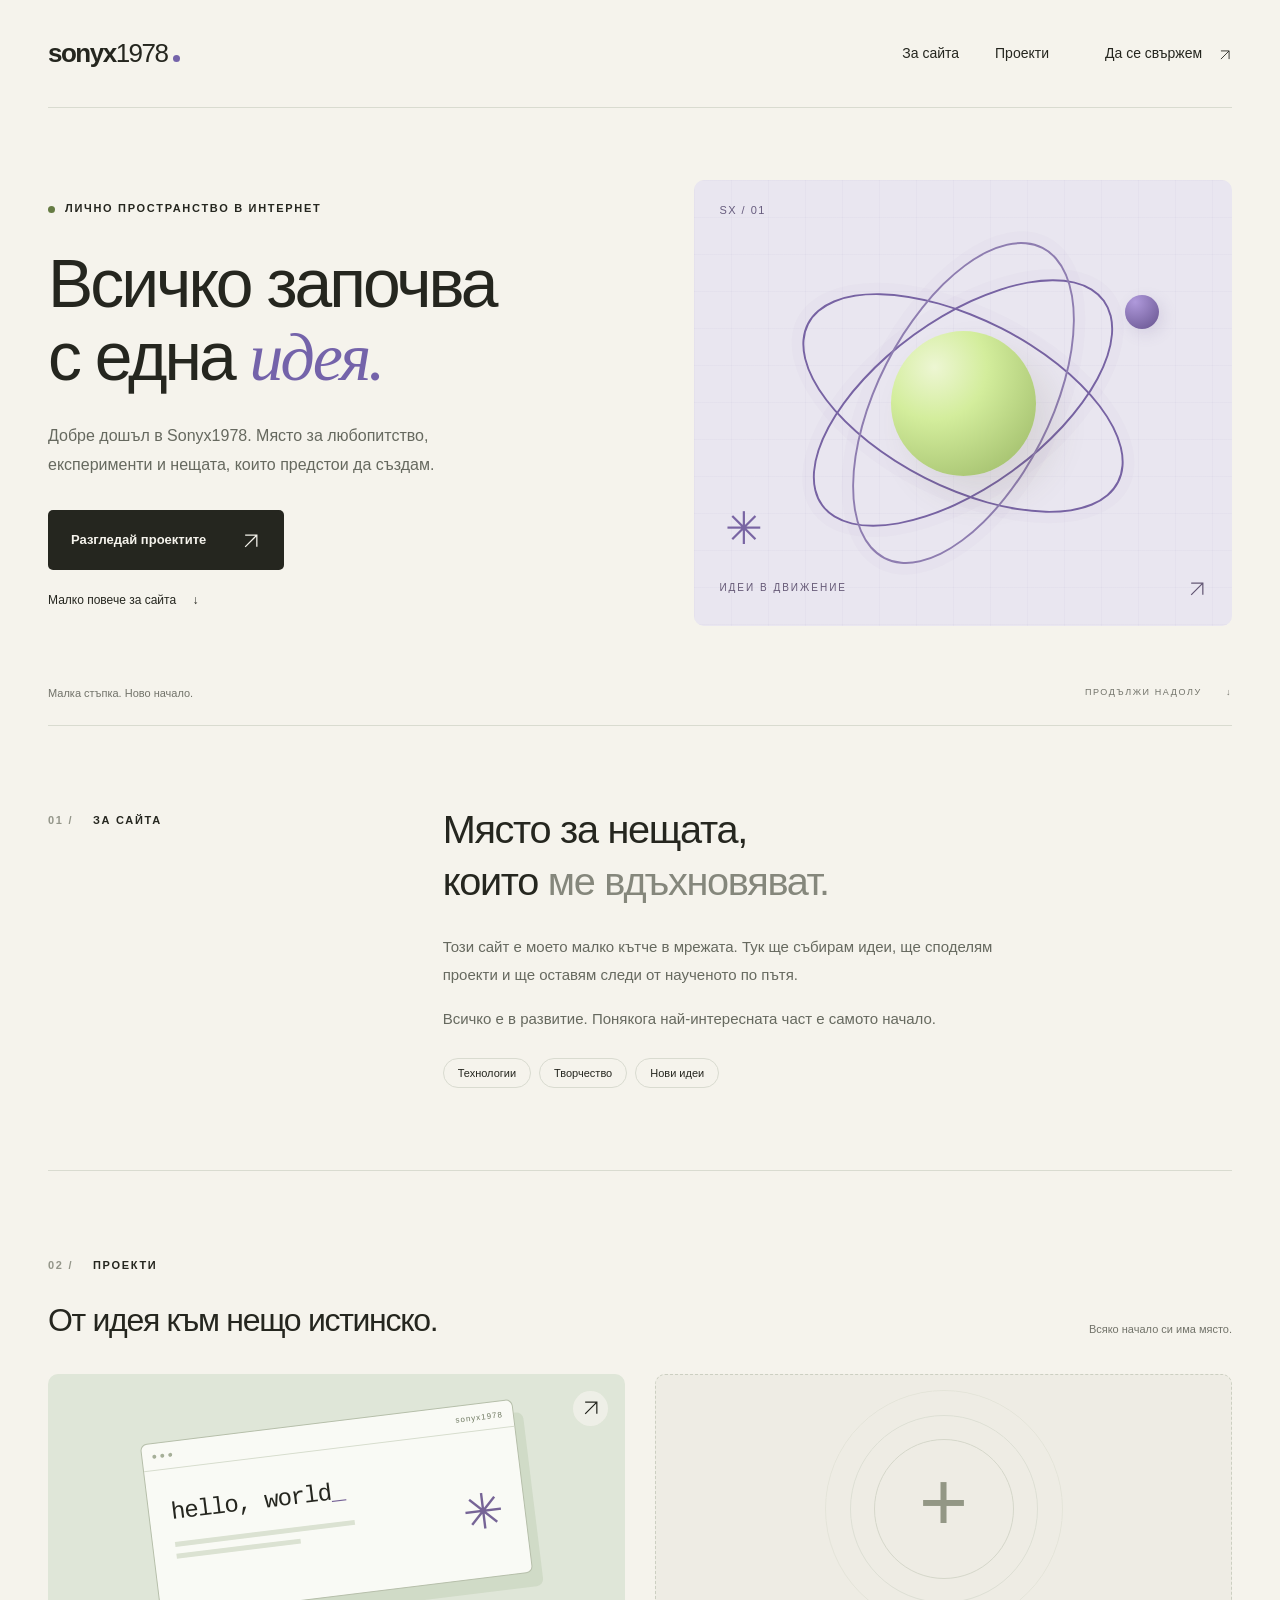
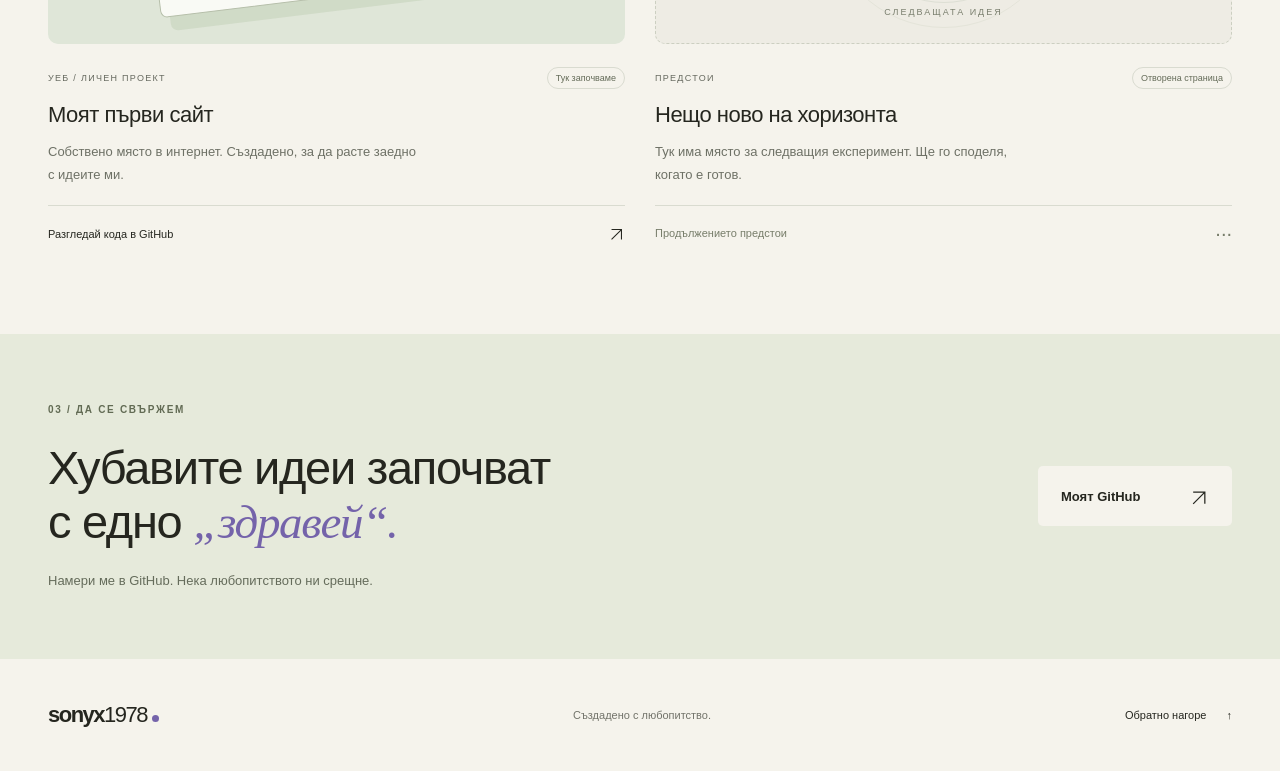
==== index.html @ c4d45ec0 "Create Bulgarian Sonyx1978 personal website" ====
<!doctype html>
<html lang="bg">
  <head>
    <meta charset="UTF-8">
    <meta name="viewport" content="width=device-width, initial-scale=1">
    <meta name="description" content="Sonyx1978 — лично пространство за идеи, любопитство и нови проекти.">
    <meta name="theme-color" content="#f5f3ec">
    <title>Sonyx1978 — идеи в развитие</title>
    <link rel="icon" href="./favicon.svg" type="image/svg+xml">
    <link rel="stylesheet" href="./styles.css">
    <script src="./script.js" defer></script>
  </head>
  <body>
    <a class="skip-link" href="#main">Към съдържанието</a>
    <header class="site-header wrap">
      <a class="wordmark" href="#home" aria-label="Sonyx1978 — начало">sonyx<span>1978</span><span class="brand-dot" aria-hidden="true"></span></a>
      <button class="menu-toggle" type="button" aria-expanded="false" aria-controls="navigation" hidden>Меню <span aria-hidden="true">+</span></button>
      <nav id="navigation" aria-label="Основна навигация">
        <a href="#about">За сайта</a>
        <a href="#projects">Проекти</a>
        <a class="nav-contact" href="#contact">Да се свържем <span aria-hidden="true"><svg class="arrow-icon" aria-hidden="true" viewBox="0 0 24 24"><path d="M5 19 19 5M5 5h14v14"/></svg></span></a>
      </nav>
    </header>

    <main id="main">
      <section class="hero wrap" id="home" aria-labelledby="hero-title">
        <div class="hero-copy">
          <p class="eyebrow"><span class="status-dot" aria-hidden="true"></span> ЛИЧНО ПРОСТРАНСТВО В ИНТЕРНЕТ</p>
          <h1 id="hero-title">Всичко започва<br>с една <em>идея.</em></h1>
          <p class="hero-description">Добре дошъл в Sonyx1978. Място за любопитство, експерименти и нещата, които предстои да създам.</p>
          <a class="button button-dark" href="#projects">Разгледай проектите <span aria-hidden="true"><svg class="arrow-icon" aria-hidden="true" viewBox="0 0 24 24"><path d="M5 19 19 5M5 5h14v14"/></svg></span></a>
          <a class="text-link hero-link" href="#about">Малко повече за сайта <span aria-hidden="true">↓</span></a>
        </div>

        <div class="hero-art" role="img" aria-label="Абстрактна лилава орбита около зелено ядро — символ на идея в развитие">
          <div class="art-grid"></div>
          <span class="art-coordinate">SX / 01</span>
          <div class="orbit orbit-one"></div>
          <div class="orbit orbit-two"></div>
          <div class="orbit orbit-three"></div>
          <div class="orbit-core"></div>
          <div class="orbit-satellite"></div>
          <span class="art-spark">✳</span>
          <div class="art-caption"><span>ИДЕИ В ДВИЖЕНИЕ</span><span><svg class="arrow-icon" aria-hidden="true" viewBox="0 0 24 24"><path d="M5 19 19 5M5 5h14v14"/></svg></span></div>
        </div>
        <div class="hero-bottom"><span>Малка стъпка. Ново начало.</span><a href="#about">ПРОДЪЛЖИ НАДОЛУ <span aria-hidden="true">↓</span></a></div>
      </section>

      <section class="about wrap section" id="about" aria-labelledby="about-title">
        <div class="section-label"><span class="section-number">01 /</span> ЗА САЙТА</div>
        <div class="about-content">
          <h2 id="about-title">Място за нещата,<br>които <span class="muted">ме вдъхновяват.</span></h2>
          <p>Този сайт е моето малко кътче в мрежата. Тук ще събирам идеи, ще споделям проекти и ще оставям следи от наученото по пътя.</p>
          <p>Всичко е в развитие. Понякога най-интересната част е самото начало.</p>
          <div class="tags" aria-label="Теми"><span>Технологии</span><span>Творчество</span><span>Нови идеи</span></div>
        </div>
      </section>

      <section class="projects wrap section" id="projects" aria-labelledby="projects-title">
        <div class="section-heading"><div><div class="section-label"><span class="section-number">02 /</span> ПРОЕКТИ</div><h2 id="projects-title">От идея към нещо истинско.</h2></div><span class="small-note">Всяко начало си има място.</span></div>
        <div class="project-grid">
          <a class="project-card project-live" href="https://github.com/sonyx1978/sonyx1978" target="_blank" rel="noopener noreferrer" aria-label="Този сайт — разгледай кода в GitHub (нов раздел)">
            <div class="project-visual"><div class="mini-window"><div class="mini-toolbar"><i></i><i></i><i></i><span>sonyx1978</span></div><div class="mini-content"><span>hello, world<span class="cursor">_</span></span><div class="mini-line"></div><div class="mini-line short"></div><span class="mini-star">✳</span></div></div><span class="project-open" aria-hidden="true"><svg class="arrow-icon" aria-hidden="true" viewBox="0 0 24 24"><path d="M5 19 19 5M5 5h14v14"/></svg></span></div>
            <div class="project-meta"><span class="project-category">УЕБ / ЛИЧЕН ПРОЕКТ</span><span class="project-status">Тук започваме</span></div>
            <h3>Моят първи сайт</h3><p>Собствено място в интернет. Създадено, за да расте заедно с идеите ми.</p>
            <span class="project-link">Разгледай кода в GitHub <span aria-hidden="true"><svg class="arrow-icon" aria-hidden="true" viewBox="0 0 24 24"><path d="M5 19 19 5M5 5h14v14"/></svg></span></span>
          </a>
          <article class="project-card project-next"><div class="next-visual" aria-hidden="true"><span class="next-cross">+</span><span class="next-orbit"></span><span class="next-label">СЛЕДВАЩАТА ИДЕЯ</span></div><div class="project-meta"><span class="project-category">ПРЕДСТОИ</span><span class="project-status">Отворена страница</span></div><h3>Нещо ново на хоризонта</h3><p>Тук има място за следващия експеримент. Ще го споделя, когато е готов.</p><span class="coming-soon">Продължението предстои <span aria-hidden="true">···</span></span></article>
        </div>
      </section>

      <section class="contact-section" id="contact" aria-labelledby="contact-title"><div class="wrap contact-inner"><div><p class="eyebrow">03 / ДА СЕ СВЪРЖЕМ</p><h2 id="contact-title">Хубавите идеи започват<br>с едно <em>„здравей“.</em></h2><p>Намери ме в GitHub. Нека любопитството ни срещне.</p></div><a class="button button-light" href="https://github.com/sonyx1978" target="_blank" rel="noopener noreferrer">Моят GitHub <span aria-hidden="true"><svg class="arrow-icon" aria-hidden="true" viewBox="0 0 24 24"><path d="M5 19 19 5M5 5h14v14"/></svg></span><span class="sr-only"> (нов раздел)</span></a></div></section>
    </main>

    <footer class="site-footer wrap"><a class="wordmark" href="#home">sonyx<span>1978</span><span class="brand-dot" aria-hidden="true"></span></a><span>Създадено с любопитство.</span><a class="text-link" href="#home">Обратно нагоре <span aria-hidden="true">↑</span></a></footer>
  </body>
</html>
---- styles.css ----
:root {
  --paper:#f5f3ec;
  --ink:#25261f;
  --muted:#72736a;
  --line:#d9dbd0;
  --purple:#7463aa;
  --green:#d3ed9c;
  --radius:10px;
  font-family:Arial,Helvetica,sans-serif;
  color:var(--ink);
  background:var(--paper);
  font-synthesis:none;
  scroll-behavior:smooth;
  scroll-padding-top:28px
}
* {
  box-sizing:border-box
}
body {
  margin:0
}
a {
  color:inherit;
  text-decoration:none
}
button {
  font:inherit
}
a,button {
  -webkit-tap-highlight-color:transparent
}
a:focus-visible,button:focus-visible {
  outline:3px solid #675093;
  outline-offset:6px
}
::selection {
  background:var(--green);
  color:var(--ink)
}
.wrap {
  max-width:1232px;
  width:calc(100% - 96px);
  margin-inline:auto
}
.site-header {
  min-height:108px;
  display:flex;
  align-items:center;
  justify-content:space-between;
  border-bottom:1px solid var(--line);
  gap:24px
}
.wordmark {
  display:inline-flex;
  align-items:baseline;
  font-size:26px;
  font-weight:800;
  letter-spacing:-1.5px
}
.wordmark>span:first-child {
  font-weight:400
}
.brand-dot {
  display:inline-block;
  width:7px;
  height:7px;
  background:var(--purple);
  border-radius:50%;
  margin-left:5px
}
.site-header nav {
  display:flex;
  align-items:center;
  gap:36px;
  font-size:14px
}
.site-header nav>a {
  padding:10px 0
}
.site-header nav>a:hover,.text-link:hover {
  color:#675093
}
.nav-contact {
  margin-left:20px
}
.nav-contact span {
  margin-left:12px
}
.menu-toggle {
  display:none;
  border:0;
  background:transparent;
  padding:10px 0;
  cursor:pointer
}
.hero {
  padding-top:72px;
  display:grid;
  grid-template-columns:1.1fr 1fr;
  column-gap:55px;
  align-items:center
}
.eyebrow,.section-label {
  font-size:11px;
  letter-spacing:1.7px;
  font-weight:600;
  line-height:1.8
}
.eyebrow {
  display:flex;
  align-items:center;
  gap:10px;
  margin:0 0 28px
}
.status-dot {
  width:7px;
  height:7px;
  background:#657b43;
  border-radius:50%
}
h1 {
  font-size:clamp(46px,5.3vw,75px);
  line-height:1.08;
  letter-spacing:-3px;
  font-weight:500;
  margin:0 0 26px
}
em {
  font-family:Georgia,'Times New Roman',serif;
  font-weight:400;
  color:var(--purple)
}
.hero-description {
  color:#66695f;
  font-size:16px;
  line-height:1.85;
  max-width:410px;
  margin:0 0 30px
}
.button {
  display:inline-flex;
  align-items:center;
  justify-content:space-between;
  gap:35px;
  padding:18px 23px;
  border-radius:5px;
  font-size:13px;
  font-weight:600;
  transition:background .2s,transform .2s
}
.button:hover {
  transform:translateY(-3px)
}
.button-dark {
  background:var(--ink);
  color:var(--paper)
}
.button-dark:hover {
  background:#454238
}
.button span[aria-hidden] {
  font-size:21px;
  font-weight:400
}
.text-link {
  font-size:12px
}
.hero-link {
  display:block;
  width:fit-content;
  margin-top:23px
}
.hero-link span {
  margin-left:13px
}
.hero-art {
  position:relative;
  isolation:isolate;
  height:446px;
  background:#e9e6f0;
  border-radius:var(--radius);
  overflow:hidden;
  display:grid;
  place-items:center
}
.art-grid {
  position:absolute;
  inset:0;
  background-image:linear-gradient(#796a9a0a 1px,transparent 1px),linear-gradient(90deg,#796a9a0a 1px,transparent 1px);
  background-size:37px 37px
}
.art-coordinate {
  position:absolute;
  left:25px;
  top:24px;
  font-size:11px;
  letter-spacing:1.5px;
  color:#675c7e
}
.orbit {
  position:absolute;
  border:2px solid #7763a3;
  border-radius:50%;
  width:350px;
  height:170px;
  transform:rotate(-36deg);
  box-shadow:0 0 0 11px #7463aa08
}
.orbit-two {
  transform:rotate(27deg)
}
.orbit-three {
  width:175px;
  height:350px;
  transform:rotate(27deg);
  border-color:#8e7db0
}
.orbit-core {
  width:145px;
  height:145px;
  border-radius:50%;
  background:radial-gradient(circle at 30% 25%,#edf6d3 0,#d3ed9c 35%,#97b462 100%);
  box-shadow:18px 20px 36px #62573c1f;
  z-index:1
}
.orbit-satellite {
  position:absolute;
  top:115px;
  right:73px;
  width:34px;
  height:34px;
  border-radius:50%;
  background:radial-gradient(circle at 30% 20%,#af99db,#65528d);
  box-shadow:4px 5px 15px #67509325;
  z-index:2
}
.art-spark {
  position:absolute;
  left:31px;
  bottom:71px;
  font-size:45px;
  color:#7965a3
}
.art-caption {
  position:absolute;
  bottom:23px;
  left:25px;
  right:25px;
  display:flex;
  align-items:center;
  justify-content:space-between;
  font-size:10px;
  letter-spacing:2px;
  color:#655976
}
.art-caption span:last-child {
  font-size:26px
}
.hero-bottom {
  grid-column:1/-1;
  display:flex;
  justify-content:space-between;
  padding:36px 0 26px;
  border-bottom:1px solid var(--line);
  margin-top:25px;
  color:var(--muted);
  font-size:11px
}
.hero-bottom a {
  font-size:9px;
  letter-spacing:1.6px
}
.hero-bottom a span {
  margin-left:20px
}
.section {
  padding-top:85px;
  padding-bottom:82px
}
.section-number {
  color:#94968a;
  margin-right:15px
}
.about {
  display:grid;
  grid-template-columns:1fr 2fr;
  border-bottom:1px solid var(--line)
}
h2 {
  font-size:clamp(28px,3.1vw,41px);
  line-height:1.3;
  font-weight:500;
  letter-spacing:-1.3px;
  margin:0 0 26px
}
.about h2 {
  margin-top:-7px
}
.muted {
  color:#85877c
}
.about p {
  font-size:15px;
  color:#66695f;
  max-width:560px;
  line-height:1.85;
  margin:0 0 16px
}
.tags {
  display:flex;
  flex-wrap:wrap;
  gap:8px;
  margin-top:26px
}
.tags span {
  border:1px solid var(--line);
  border-radius:30px;
  font-size:11px;
  padding:8px 14px
}
.section-heading {
  display:flex;
  align-items:flex-end;
  justify-content:space-between;
  gap:25px;
  margin-bottom:32px
}
.section-heading .section-label {
  margin-bottom:24px
}
.section-heading h2 {
  margin-bottom:0;
  font-size:32px
}
.small-note {
  font-size:11px;
  color:var(--muted);
  padding-bottom:7px
}
.project-grid {
  display:grid;
  grid-template-columns:1fr 1fr;
  gap:30px
}
.project-visual,.next-visual {
  height:270px;
  border-radius:var(--radius);
  position:relative;
  display:grid;
  place-items:center;
  overflow:hidden
}
.project-visual {
  background:#dfe6d8
}
.mini-window {
  width:65%;
  height:175px;
  background:#f9faf5;
  transform:rotate(-7deg);
  border:1px solid #b6bfaa;
  border-radius:7px;
  box-shadow:9px 14px 0 #b7c6ab60;
  transition:transform .3s
}
.project-live:hover .mini-window {
  transform:rotate(-2deg) translateY(-4px)
}
.mini-toolbar {
  display:flex;
  align-items:center;
  height:27px;
  padding:0 10px;
  border-bottom:1px solid #d7ddce;
  gap:4px
}
.mini-toolbar i {
  width:4px;
  height:4px;
  border-radius:50%;
  background:#a5af98
}
.mini-toolbar>span {
  font-size:8px;
  color:#6f7961;
  margin-left:auto;
  letter-spacing:1px
}
.mini-content {
  padding:30px 22px;
  position:relative
}
.mini-content>span:first-child {
  font-family:monospace;
  font-size:clamp(17px,2vw,24px);
  letter-spacing:-1px
}
.cursor {
  color:#756196
}
.mini-line {
  background:#dbe2d2;
  height:5px;
  width:55%;
  margin-top:16px
}
.mini-line.short {
  width:38%;
  margin-top:7px
}
.mini-star {
  position:absolute;
  right:21px;
  bottom:11px;
  font-size:49px;
  color:#766496
}
.project-open {
  position:absolute;
  right:17px;
  top:17px;
  background:#f5f3ecbd;
  border-radius:50%;
  width:35px;
  height:35px;
  display:grid;
  place-items:center;
  font-size:21px
}
.project-meta {
  display:flex;
  justify-content:space-between;
  align-items:center;
  margin:23px 0 13px;
  gap:10px
}
.project-category {
  font-size:9px;
  letter-spacing:1.3px;
  color:#66695f
}
.project-status {
  font-size:9px;
  border:1px solid var(--line);
  padding:5px 8px;
  border-radius:20px;
  color:#646b58
}
h3 {
  font-size:22px;
  font-weight:500;
  letter-spacing:-.5px;
  margin:0 0 12px
}
.project-card>p {
  font-size:13px;
  line-height:1.8;
  color:#6e7166;
  max-width:370px;
  margin:0 0 18px
}
.project-link,.coming-soon {
  display:flex;
  justify-content:space-between;
  align-items:center;
  border-top:1px solid var(--line);
  padding-top:17px;
  font-size:11px
}
.project-link>span {
  font-size:19px
}
.next-visual {
  background:#eeece4;
  border:1px dashed #cccfc1
}
.next-cross {
  font-size:84px;
  color:#939785;
  font-weight:200;
  z-index:1;
  line-height:1;
  transform:translateY(-8px)
}
.next-orbit {
  position:absolute;
  width:140px;
  height:140px;
  border-radius:50%;
  border:1px solid #d5d7ca
}
.next-orbit:before,.next-orbit:after {
  content:'';
  position:absolute;
  inset:-25px;
  border:1px solid #dddfd4;
  border-radius:50%
}
.next-orbit:after {
  inset:-50px;
  border-color:#e4e4d9
}
.next-label {
  position:absolute;
  bottom:26px;
  font-size:9px;
  letter-spacing:2px;
  color:#7a7f6e
}
.coming-soon {
  color:#777d6a
}
.coming-soon span {
  font-size:20px;
  line-height:1
}
.contact-section {
  background:#e6eadb;
  margin-top:7px
}
.contact-inner {
  padding-block:67px;
  display:flex;
  align-items:center;
  justify-content:space-between;
  gap:30px
}
.contact-inner .eyebrow {
  font-size:10px;
  margin-bottom:22px;
  color:#626b54
}
.contact-inner h2 {
  font-size:clamp(31px,3.7vw,47px);
  margin-bottom:20px;
  line-height:1.15
}
.contact-inner p:last-child {
  font-size:13px;
  color:#656c5b;
  line-height:1.8;
  margin:0
}
.button-light {
  background:var(--paper);
  white-space:nowrap;
  min-width:194px
}
.button-light:hover {
  background:#fff
}
.site-footer {
  min-height:112px;
  display:flex;
  align-items:center;
  justify-content:space-between;
  gap:20px
}
.site-footer .wordmark {
  font-size:22px
}
.site-footer>span {
  font-size:11px;
  color:var(--muted)
}
.site-footer .text-link {
  font-size:11px
}
.site-footer .text-link span {
  margin-left:17px
}
.skip-link {
  position:fixed;
  top:10px;
  left:10px;
  background:var(--ink);
  color:white;
  padding:14px;
  z-index:20;
  transform:translateY(-160%)
}
.skip-link:focus {
  transform:translateY(0)
}
.sr-only {
  position:absolute;
  width:1px;
  height:1px;
  padding:0;
  margin:-1px;
  overflow:hidden;
  clip:rect(0,0,0,0);
  white-space:nowrap;
  border:0
}
@media(min-width:1450px) {
  .hero {
    padding-top:85px
  }
  .hero-art {
    height:480px
  }
}
@media(max-width:1000px) {
  .wrap {
    width:calc(100% - 56px)
  }
  .hero {
    gap:30px;
    padding-top:50px
  }
  .hero-art {
    height:390px
  }
  .orbit {
    width:290px;
    height:145px
  }
  .orbit-three {
    width:145px;
    height:290px
  }
  .orbit-core {
    width:120px;
    height:120px
  }
  .orbit-satellite {
    right:44px;
    top:101px
  }
  h1 {
    letter-spacing:-2px
  }
  .hero-description {
    font-size:14px
  }
  .about {
    grid-template-columns:1fr 2fr;
    gap:25px
  }
  .section-heading h2 {
    font-size:28px
  }
  .small-note {
    display:none
  }
  .mini-window {
    width:77%
  }
  .project-visual,.next-visual {
    height:240px
  }
  .project-meta {
    align-items:flex-start
  }
  .project-status {
    font-size:8px;
    white-space:nowrap
  }
  .site-header nav {
    gap:23px
  }
  .nav-contact {
    margin-left:0
  }
}
@media(max-width:700px) {
  :root {
    scroll-padding-top:18px
  }
  .wrap {
    width:calc(100% - 40px)
  }
  .site-header {
    min-height:82px;
    flex-wrap:wrap;
    gap:0;
    position:relative
  }
  .wordmark {
    font-size:24px
  }
  .menu-toggle:not([hidden]) {
    display:flex;
    align-items:center;
    gap:15px;
    font-size:13px
  }
  .menu-toggle span {
    font-size:23px
  }
  .site-header nav {
    width:100%;
    justify-content:space-between;
    font-size:12px;
    gap:15px;
    padding-bottom:14px
  }
  .site-header nav[hidden] {
    display:none
  }
  .hero {
    display:flex;
    flex-direction:column;
    align-items:stretch;
    gap:0;
    padding-top:43px
  }
  .eyebrow {
    font-size:9px;
    letter-spacing:1.1px;
    margin-bottom:23px
  }
  h1 {
    font-size:clamp(43px,9.4vw,64px);
    line-height:1.1;
    letter-spacing:-1.9px;
    margin-bottom:24px
  }
  .hero-description {
    font-size:15px;
    max-width:450px;
    margin-bottom:27px
  }
  .hero-copy .button {
    font-size:12px;
    padding:16px 20px;
    gap:38px
  }
  .hero-link {
    margin-top:22px
  }
  .hero-art {
    height:350px;
    margin-top:37px
  }
  .orbit {
    width:285px;
    height:140px
  }
  .orbit-three {
    width:140px;
    height:285px
  }
  .orbit-satellite {
    right:calc(50% - 124px);
    top:88px
  }
  .hero-bottom {
    margin-top:0;
    padding:24px 0;
    gap:20px;
    font-size:10px
  }
  .hero-bottom a {
    font-size:8px;
    letter-spacing:1px;
    white-space:nowrap
  }
  .hero-bottom a span {
    margin-left:6px
  }
  .section {
    padding-top:54px;
    padding-bottom:51px
  }
  .about {
    display:block
  }
  .section-label {
    font-size:10px;
    letter-spacing:1.5px
  }
  .about-content {
    margin-top:27px
  }
  .about h2 {
    font-size:30px;
    letter-spacing:-1px;
    margin-bottom:22px
  }
  .about p {
    font-size:14px
  }
  .section-heading {
    margin-bottom:25px
  }
  .section-heading .section-label {
    margin-bottom:22px
  }
  .section-heading h2 {
    font-size:28px;
    max-width:300px
  }
  .project-grid {
    grid-template-columns:1fr;
    gap:37px
  }
  .project-visual,.next-visual {
    height:270px
  }
  .mini-window {
    width:70%
  }
  .mini-content>span:first-child {
    font-size:23px
  }
  .project-card>p {
    max-width:none
  }
  .project-meta {
    margin-top:20px
  }
  .project-category {
    font-size:9px
  }
  .project-status {
    font-size:9px
  }
  .contact-inner {
    padding-block:47px;
    align-items:flex-start;
    flex-direction:column;
    gap:27px
  }
  .contact-inner h2 {
    font-size:35px;
    letter-spacing:-1px
  }
  .contact-inner p:last-child {
    max-width:260px
  }
  .button-light {
    min-width:190px;
    padding:15px 20px;
    font-size:12px
  }
  .site-footer {
    padding-block:27px;
    min-height:120px;
    flex-wrap:wrap;
    gap:22px
  }
  .site-footer .wordmark {
    width:100%;
    font-size:22px
  }
  .site-footer>span {
    font-size:10px
  }
  .site-footer .text-link {
    font-size:10px
  }
}
@media(prefers-reduced-motion:reduce) {
  :root {
    scroll-behavior:auto
  }
  *,*::before,*::after {
    transition:none!important
  }
}
.arrow-icon {
  width:20px;
  height:20px;
  flex-shrink:0;
  vertical-align:middle;
  stroke:currentColor;
  stroke-width:1.5;
  fill:none
}
.nav-contact .arrow-icon {
  width:14px;
  height:14px
}
.project-link .arrow-icon {
  width:17px;
  height:17px
}
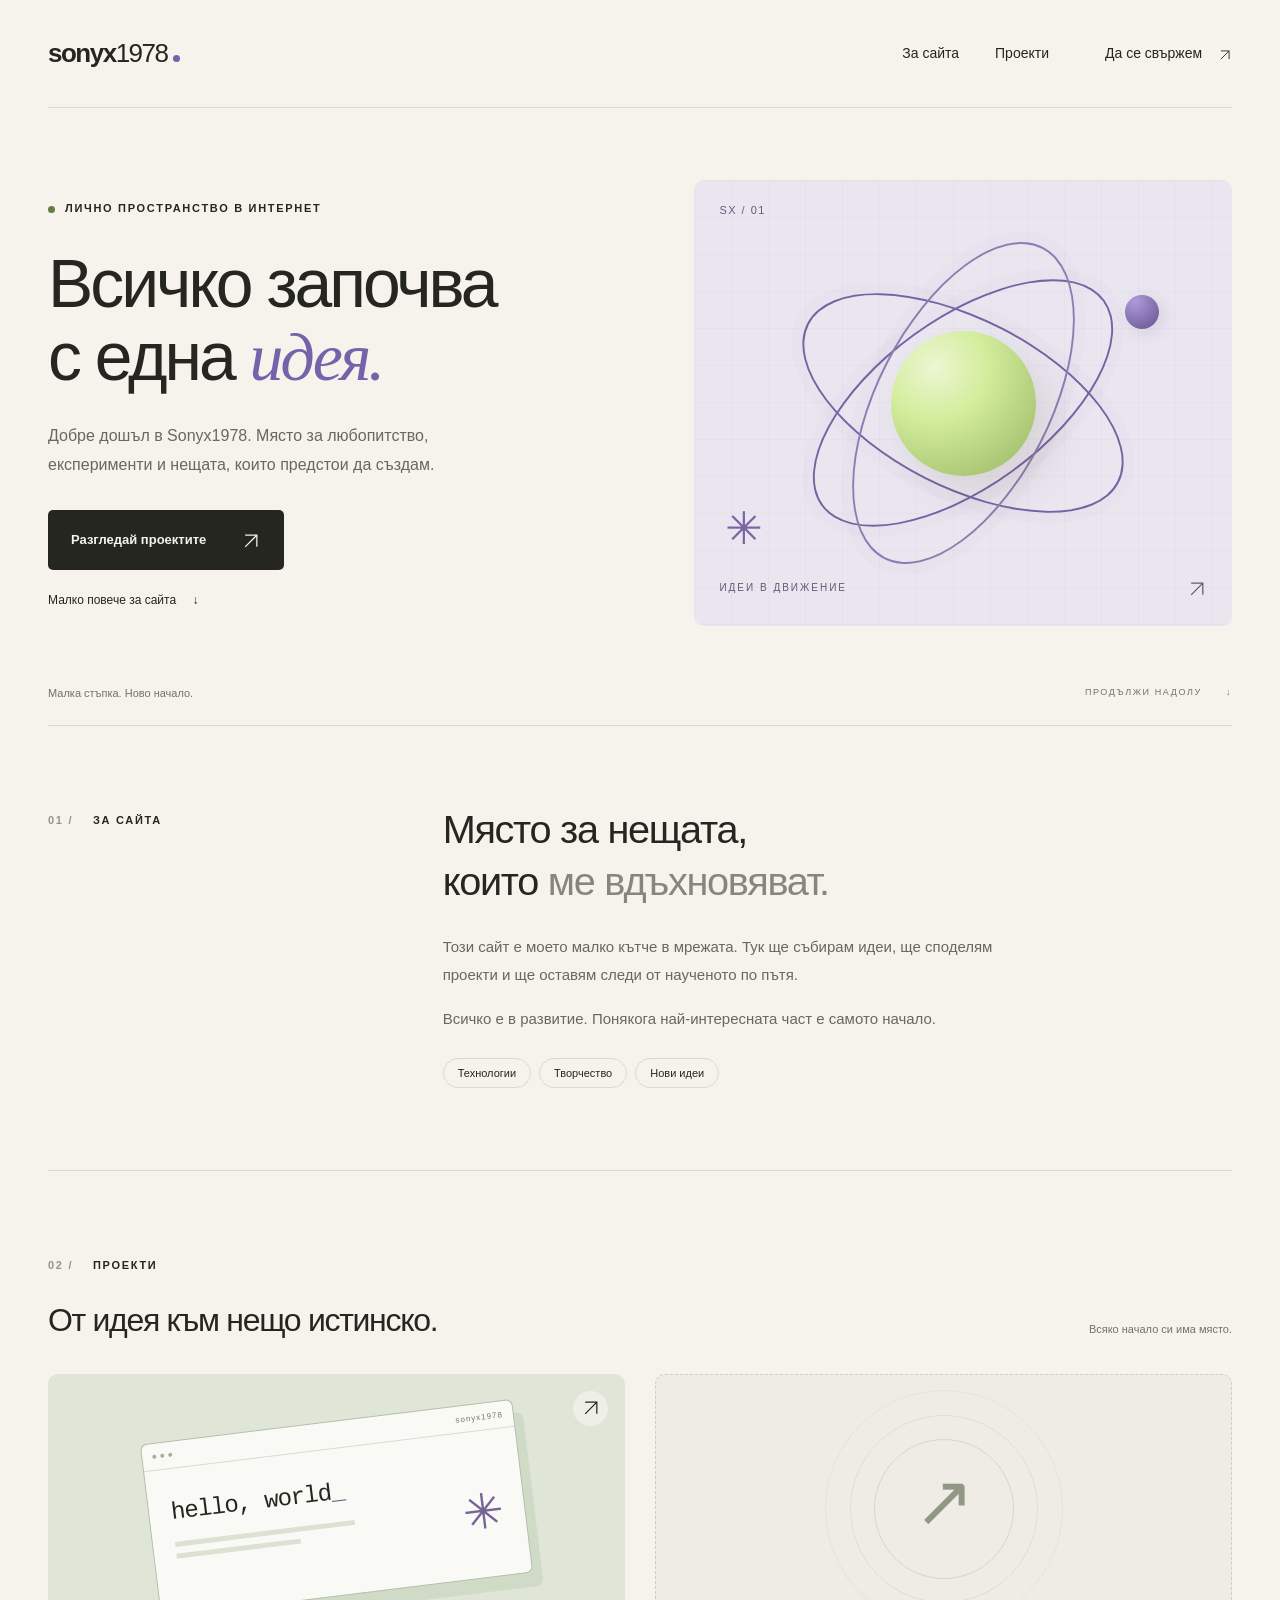
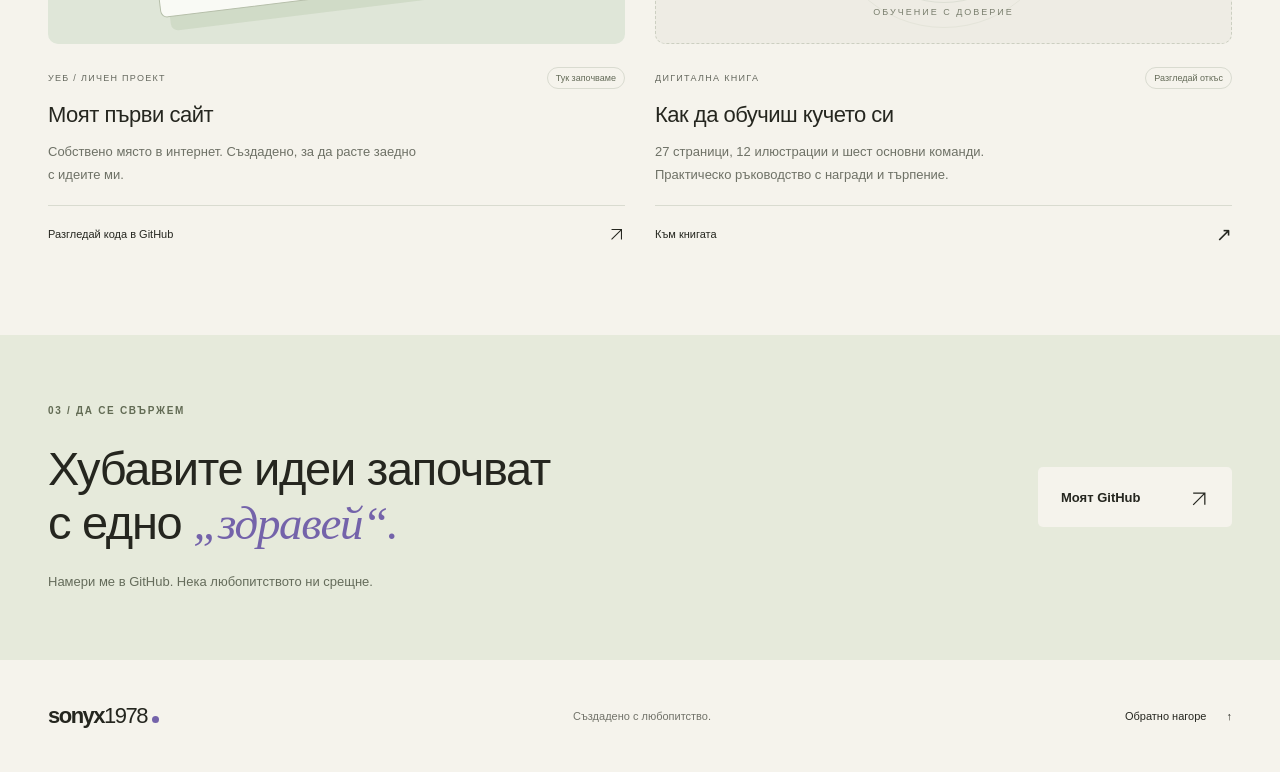
==== commit dc32e69e: "Link dog-training book page from homepage projects" ====
--- a/index.html
+++ b/index.html
@@ -65,7 +65,7 @@
             <h3>Моят първи сайт</h3><p>Собствено място в интернет. Създадено, за да расте заедно с идеите ми.</p>
             <span class="project-link">Разгледай кода в GitHub <span aria-hidden="true"><svg class="arrow-icon" aria-hidden="true" viewBox="0 0 24 24"><path d="M5 19 19 5M5 5h14v14"/></svg></span></span>
           </a>
-          <article class="project-card project-next"><div class="next-visual" aria-hidden="true"><span class="next-cross">+</span><span class="next-orbit"></span><span class="next-label">СЛЕДВАЩАТА ИДЕЯ</span></div><div class="project-meta"><span class="project-category">ПРЕДСТОИ</span><span class="project-status">Отворена страница</span></div><h3>Нещо ново на хоризонта</h3><p>Тук има място за следващия експеримент. Ще го споделя, когато е готов.</p><span class="coming-soon">Продължението предстои <span aria-hidden="true">···</span></span></article>
+          <a class="project-card project-live" href="./kniga-kuche.html"><div class="next-visual" aria-hidden="true"><span class="next-cross" style="font-size:72px">↗</span><span class="next-orbit"></span><span class="next-label">ОБУЧЕНИЕ С ДОВЕРИЕ</span></div><div class="project-meta"><span class="project-category">ДИГИТАЛНА КНИГА</span><span class="project-status">Разгледай откъс</span></div><h3>Как да обучиш кучето си</h3><p>27 страници, 12 илюстрации и шест основни команди. Практическо ръководство с награди и търпение.</p><span class="project-link">Към книгата <span aria-hidden="true">↗</span></span></a>
         </div>
       </section>
 
